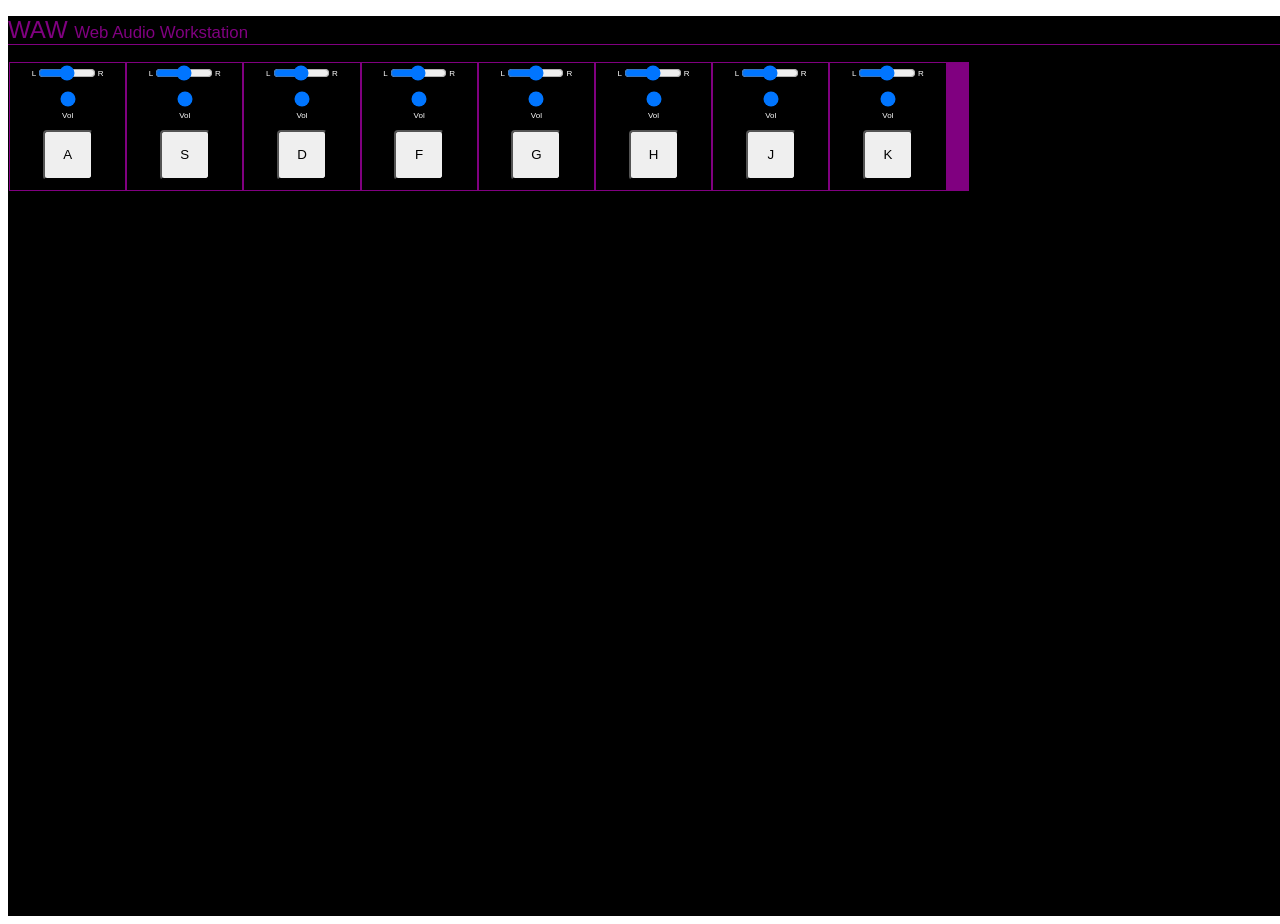
==== index.html @ a8bad882 "Changed file name change waw.html to index.html" ====
<!DOCTYPE html>
<html lang="en">
<head>
    <meta charset="UTF-8">
    <meta http-equiv="X-UA-Compatible" content="IE=edge">
    <meta name="viewport" content="width=device-width, initial-scale=1.0">
    <link rel="stylesheet" type="text/css" href="waw.css">
    <title>WAW</title>
</head>
<body>
    <main class="main-interface">
        <div class="title">
            <h1>WAW <span>Web Audio Workstation</span></h1>            
        </div>
      
        <aside class="audio">
            <audio id="sample1" crossorigin="anonymous">
                <source src="src\musicradar-808-samples\Hits\Bass Drum [BD]\E808_BD[long]-02.wav" type="audio/wav">
            </audio>            
            <audio id="sample2" crossorigin="anonymous">
                <source src="src\musicradar-808-samples\Hits\Clap [CP]\E808_CP-01.wav" type="audio/wav">
            </audio>
            <audio id="sample3" crossorigin="anonymous">
                <source src="src\musicradar-808-samples\Hits\Snare Drum [SD]\E808_SD-01.wav" type="audio/wav">
            </audio>
            <audio id="sample4" crossorigin="anonymous">
                <source src="src\musicradar-808-samples\Hits\Closed Hi Hat [CH]\E808_CH-01.wav" type="audio/wav">
            </audio>
            <audio id="sample5" crossorigin="anonymous">
                <source src="src\musicradar-808-samples\Hits\Congas [HC-MC-LC]\E808_HC-01.wav" type="audio/wav">
            </audio>
            <audio id="sample6" crossorigin="anonymous">
                <source src="src\musicradar-808-samples\Hits\Cowbell [CB]\E808_CB-01.wav" type="audio/wav">
            </audio>
            <audio id="sample7" crossorigin="anonymous">
                <source src="src\musicradar-808-samples\Hits\Cymbal [CY]\E808_CY-01.wav" type="audio/wav">
            </audio>
            <audio id="sample8" crossorigin="anonymous">                
                <source src="src\musicradar-808-samples\Hits\Claves [CL]\E808_CL-01.wav" type="audio/wav">
            </audio>
        </aside>


        <article id="sampler" class="sampler">
            <section class="channel">
                <div class="pan">
                    <span>L</span><input type="range" id="panner1" min="-1" max="1" value="0" step="0.01"><span>R</span>
                </div>
                <div class="volume">
                    <input type="range" orient="vertical" id="volume1"  min="0" max="2" value="1" step="0.01"/><span>Vol</span>
                </div>
                <div class="pads">
                    <button id="pad1" data-playing="false" role="switch" aria-checked="false">
                       A
                    </button>
                </div>
            </section>
            <section class="channel">
                <div class="pan">
                    <span>L</span><input type="range" id="panner2" min="-1" max="1" value="0" step="0.01"><span>R</span>
                </div>
                <div class="volume">
                    <input type="range" orient="vertical" id="volume2"  min="0" max="2" value="1" step="0.01"/><span>Vol</span>
                </div>
                <div class="pads">
                    <button id="pad2" data-playing="false" role="switch" aria-checked="false">S</button>
                </div>
            </section>
            <section class="channel">
                <div class="pan">
                    <span>L</span><input type="range" id="panner3" min="-1" max="1" value="0" step="0.01"><span>R</span>
                </div>
                <div class="volume">
                    <input type="range" orient="vertical" id="volume3"  min="0" max="2" value="1" step="0.01"/><span>Vol</span>
                </div>
                <div class="pads">
                    <button id="pad3" data-playing="false" role="switch" aria-checked="false">D</button>
                </div>
            </section>
            <section class="channel">
                <div class="pan">
                    <span>L</span><input type="range" id="panner4" min="-1" max="1" value="0" step="0.01"><span>R</span>
                </div>
                <div class="volume">
                    <input type="range" orient="vertical" id="volume4"  min="0" max="2" value="1" step="0.01"/><span>Vol</span>
                </div>
                <div class="pads">
                    <button id="pad4" data-playing="false" role="switch" aria-checked="false">F</button>
                </div>
            </section>
            <section class="channel">
                <div class="pan">
                    <span>L</span><input type="range" id="panner5" min="-1" max="1" value="0" step="0.01"><span>R</span>
                </div>
                <div class="volume">
                    <input type="range" orient="vertical" id="volume5"  min="0" max="2" value="1" step="0.01"/><span>Vol</span>
                </div>
                <div class="pads">
                    <button id="pad5" data-playing="false" role="switch" aria-checked="false">G</button>
                </div>
            </section>
            <section class="channel">
                <div class="pan">
                    <span>L</span><input type="range" id="panner6" min="-1" max="1" value="0" step="0.01"><span>R</span>
                </div>
                <div class="volume">
                    <input type="range" orient="vertical" id="volume6"  min="0" max="2" value="1" step="0.01"/><span>Vol</span>
                </div>
                <div class="pads">
                    <button id="pad6" data-playing="false" role="switch" aria-checked="false">H</button>
                </div>
            </section>
            <section class="channel">
                <div class="pan">
                    <span>L</span><input type="range" id="panner7" min="-1" max="1" value="0" step="0.01"><span>R</span>
                </div>
                <div class="volume">
                    <input type="range" orient="vertical" id="volume7"  min="0" max="2" value="1" step="0.01"/><span>Vol</span>
                </div>
                <div class="pads">
                    <button id="pad7" data-playing="false" role="switch" aria-checked="false">J</button>
                </div>
            </section>
            <section class="channel">
                <div class="pan">
                    <span>L</span><input type="range" id="panner8" min="-1" max="1" value="0" step="0.01"><span>R</span>
                </div>
                <div class="volume">
                    <input type="range" orient="vertical" id="volume8"  min="0" max="2" value="1" step="0.01"/><span>Vol</span>
                </div>
                <div class="pads">
                    <button id="pad8" data-playing="false" role="switch" aria-checked="false">K</button>
                </div>
            </section>   
        </article>
      
    </main>
  
    <script type="text/javascript" src="waw.js"></script>
    <script type="text/javascript" src="click.js"></script> 
    <script type="text/javascript" src="pad-trigger.js"></script>    
    <script type="text/javascript" src="controls.js"></script>
    
    
</body>
</html>
---- waw.css ----
.main-interface {
    width: 100vw;
    height: 100vh;
    background-color: black;    
}
h1 {
    color: purple;
    font-size: 24px;
    font-family: sans-serif;
    font-weight: 500;
    border-bottom: 1px solid purple;
}
span {
    color: purple;
    font-size: 70%;
    font-weight: 100;
}
.title {
    display: inline;
}
.sampler {
    width: 75vw;
    height: auto;
    border: 1px solid black;
    background-color: purple; 
    display: inline-flex;
}
.channel {
    width: 12%;
    background-color: black;
    border: 1px solid purple;
}
.pads {
    display: flex;
    flex-direction: row;
    justify-content: center;
    margin: auto;    
}
.pads button {
    width: 50px;
    height: 50px;
    margin: 10px 0  10px 0;
    cursor: pointer;
    border-radius: 4px;
    -webkit-border-radius: 4px;
    -moz-border-radius: 4px;
    -ms-border-radius: 4px;
    -o-border-radius: 4px;
}

.pads button:focus-within {
    border: 2px solid white;
    border-radius: 4px;
    -webkit-border-radius: 4px;
    -moz-border-radius: 4px;
    -ms-border-radius: 4px;
    -o-border-radius: 4px;
    
}

.channel:focus-within {
    background-color: rgba(17, 17, 17, 0.63);
}

input[type=range]:focus {
    outline: none;
}

.volume input[type=range][orient=vertical]  {
      writing-mode: bt-lr;      
      /*WebKit*/width: 10%;
      height: 10%;
      display: flex;
      flex-direction: row;
      justify-content: center;
      margin: auto;
      -webkit-writing-mode: bt-lr;
      -ms-writing-mode: bt-lr;
      cursor: pointer;            
}

.volume span {
    font-family: sans-serif;
    font-size: 0.5em;
    color: white;
    font-weight: 100;
    display: flex;
    justify-content: center;
    margin-top: 3%;
}
.volume {
    display: flex;
    flex-direction: column;
}

.pan {
    display: flex;
    justify-content: center;
    align-items: center;
    margin-bottom: 7%;       
}

.pan input {
    width: 50%;
    cursor: pointer;
    outline: none;
}

.pan span {
    font-family: sans-serif;
    font-size: 0.5em;
    color: white;
    font-weight: 100;
}

.padcolor {
    background-color: rgba(115, 108, 214, 0.945);    
}
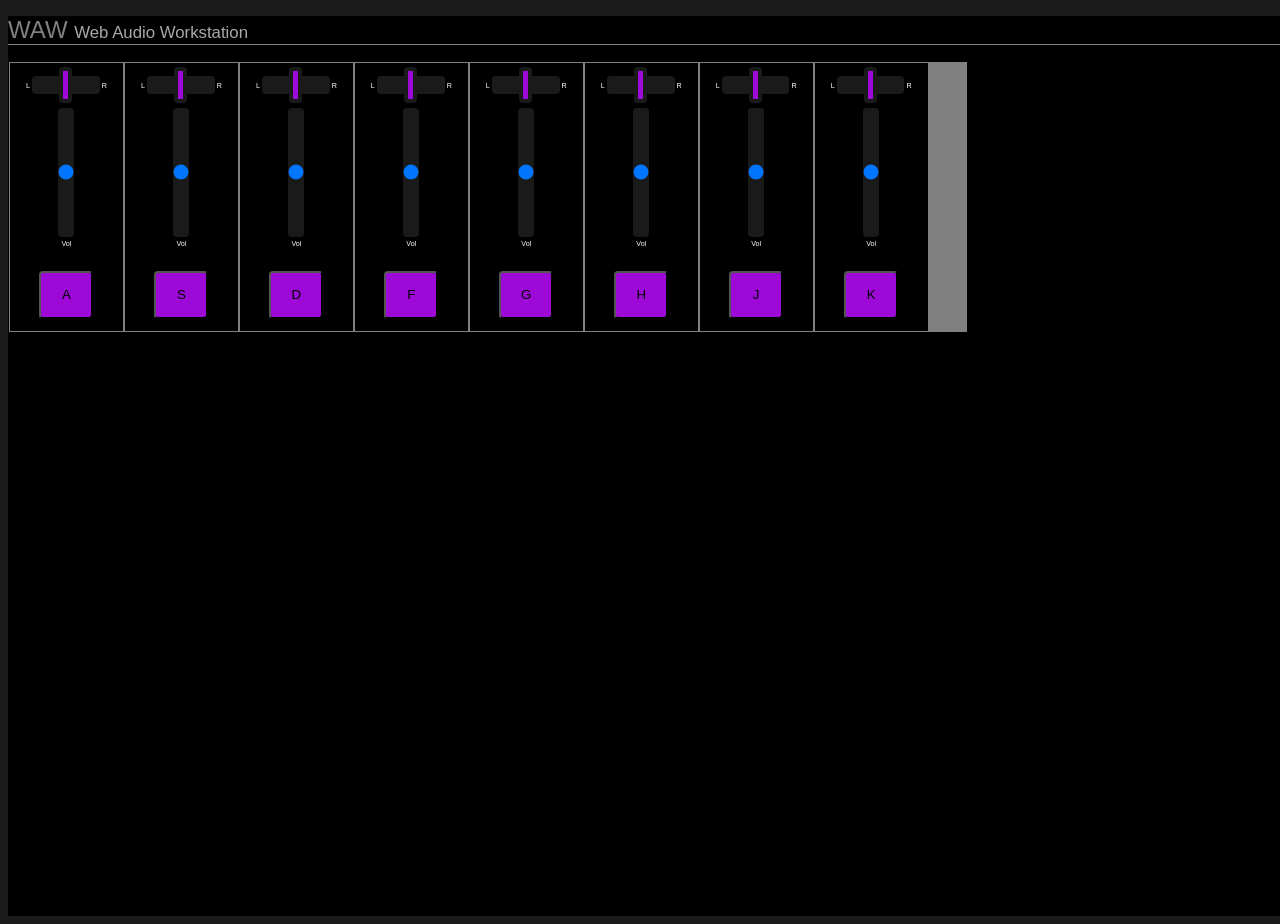
==== commit 2eb89983: "Updates HTML and CSS" ====
--- a/index.html
+++ b/index.html
@@ -50,7 +50,7 @@
                     <input type="range" orient="vertical" id="volume1"  min="0" max="2" value="1" step="0.01"/><span>Vol</span>
                 </div>
                 <div class="pads">
-                    <button id="pad1" data-playing="false" role="switch" aria-checked="false">
+                    <button type="button" id="pad1" data-playing="false" role="switch" aria-checked="false">
                        A
                     </button>
                 </div>
@@ -63,7 +63,7 @@
                     <input type="range" orient="vertical" id="volume2"  min="0" max="2" value="1" step="0.01"/><span>Vol</span>
                 </div>
                 <div class="pads">
-                    <button id="pad2" data-playing="false" role="switch" aria-checked="false">S</button>
+                    <button type="button" id="pad2" data-playing="false" role="switch" aria-checked="false">S</button>
                 </div>
             </section>
             <section class="channel">
@@ -74,7 +74,7 @@
                     <input type="range" orient="vertical" id="volume3"  min="0" max="2" value="1" step="0.01"/><span>Vol</span>
                 </div>
                 <div class="pads">
-                    <button id="pad3" data-playing="false" role="switch" aria-checked="false">D</button>
+                    <button type="button" id="pad3" data-playing="false" role="switch" aria-checked="false">D</button>
                 </div>
             </section>
             <section class="channel">
@@ -85,7 +85,7 @@
                     <input type="range" orient="vertical" id="volume4"  min="0" max="2" value="1" step="0.01"/><span>Vol</span>
                 </div>
                 <div class="pads">
-                    <button id="pad4" data-playing="false" role="switch" aria-checked="false">F</button>
+                    <button type="button" id="pad4" data-playing="false" role="switch" aria-checked="false">F</button>
                 </div>
             </section>
             <section class="channel">
@@ -96,7 +96,7 @@
                     <input type="range" orient="vertical" id="volume5"  min="0" max="2" value="1" step="0.01"/><span>Vol</span>
                 </div>
                 <div class="pads">
-                    <button id="pad5" data-playing="false" role="switch" aria-checked="false">G</button>
+                    <button type="button" id="pad5" data-playing="false" role="switch" aria-checked="false">G</button>
                 </div>
             </section>
             <section class="channel">
@@ -107,7 +107,7 @@
                     <input type="range" orient="vertical" id="volume6"  min="0" max="2" value="1" step="0.01"/><span>Vol</span>
                 </div>
                 <div class="pads">
-                    <button id="pad6" data-playing="false" role="switch" aria-checked="false">H</button>
+                    <button type="button" id="pad6" data-playing="false" role="switch" aria-checked="false">H</button>
                 </div>
             </section>
             <section class="channel">
@@ -118,7 +118,7 @@
                     <input type="range" orient="vertical" id="volume7"  min="0" max="2" value="1" step="0.01"/><span>Vol</span>
                 </div>
                 <div class="pads">
-                    <button id="pad7" data-playing="false" role="switch" aria-checked="false">J</button>
+                    <button type="button" id="pad7" data-playing="false" role="switch" aria-checked="false">J</button>
                 </div>
             </section>
             <section class="channel">
@@ -129,7 +129,7 @@
                     <input type="range" orient="vertical" id="volume8"  min="0" max="2" value="1" step="0.01"/><span>Vol</span>
                 </div>
                 <div class="pads">
-                    <button id="pad8" data-playing="false" role="switch" aria-checked="false">K</button>
+                    <button type="button" id="pad8" data-playing="false" role="switch" aria-checked="false">K</button>
                 </div>
             </section>   
         </article>
--- a/waw.css
+++ b/waw.css
@@ -1,17 +1,114 @@
+:root {
+    --orange: hsla(32, 100%, 50%, 1);
+    --yellow: hsla(49, 99%, 50%, 1);
+    --lime: hsla(82, 90%, 45%, 1);
+    --green: hsla(127, 81%, 41%, 1);
+    --red: hsla(342, 93%, 53%, 1);
+    --pink: hsla(314, 85%, 45%, 1);
+    --blue: hsla(211, 92%, 52%, 1);
+    --purple: hsla(283, 92%, 44%, 1);
+    --cyan: hsla(195, 98%, 55%, 1);
+    --white: hsla(0, 0%, 95%, 1);
+    --black: hsla(0, 0%, 10%, 1);
+  
+     /* abstract our colours */
+  --boxMain: var(--pink);
+  --boxSecond: var(--purple);
+  --boxHigh: var(--yellow);
+  --border: 0.1vmin solid var(--purple);
+  --borderRad: 4px;
+}
+
+* {
+  box-sizing: border-box;
+}
+
+body {
+  background-color: var(--black); 
+  font-family: sans-serif, system-ui;
+  font-size: 90%;
+  color: var(--white);
+}
+
+/* ~~~~~~~~~~~~~~~~~~~~~~~ main body */
+[class^="track"] {
+  display: grid;
+  grid-template-rows: auto;
+  grid-template-columns: 15% 35% 50%;
+  align-items: center;
+  padding: 2vmin;
+}
+   
+  
+  /* ~~~~~~~~~~~~~~~~~~~~~~~ pads */
+  .pads {
+    display: flex;
+    justify-content: center;
+    margin: 0.5%;
+    
+  }
+  
+.pad {
+  display: flex;
+  flex-direction: row;
+  justify-content: center;
+  margin: auto;   
+  margin-bottom: 5%; 
+ 
+}
+
+.pads button {
+  width: 9%;
+  height: 9%;
+  min-width: 36px;
+  min-height: 48px;
+  max-width: 54px;
+  max-height: 96px;   
+  background-color: var(--purple);
+  border-radius: 4px; 
+  
+}
+
+.padcolor {
+  background-color: var(--yellow);
+}
+
+  .pad button {
+    width: 4%;
+    height: 4%;
+    min-width: 50px;
+    min-height: 50px;
+    max-width: 96px;
+    max-height: 96px;
+    margin-right: 0.5%;
+    padding: 0;
+    background-color: var(--purple);
+    border: var(--border);
+  
+  }
+  
+  .pads button[aria-checked="true"] {
+    background-color: var(--boxHigh);
+  }
+  
+  .pads button span {
+    display: none;
+  }
+  
 .main-interface {
     width: 100vw;
     height: 100vh;
     background-color: black;    
 }
 h1 {
-    color: purple;
+    color: gray;
     font-size: 24px;
     font-family: sans-serif;
     font-weight: 500;
-    border-bottom: 1px solid purple;
+    border-bottom: 1px solid gray;
 }
 span {
-    color: purple;
+    color: darkgray;
     font-size: 70%;
     font-weight: 100;
 }
@@ -19,33 +116,29 @@
     display: inline;
 }
 .sampler {
-    width: 75vw;
+    width: 75%;
     height: auto;
     border: 1px solid black;
-    background-color: purple; 
+    background-color: gray; 
     display: inline-flex;
 }
 .channel {
     width: 12%;
     background-color: black;
-    border: 1px solid purple;
-}
-.pads {
-    display: flex;
-    flex-direction: row;
-    justify-content: center;
-    margin: auto;    
-}
+    border: 1px solid gray;
+}
+
 .pads button {
-    width: 50px;
-    height: 50px;
-    margin: 10px 0  10px 0;
+    width: 100%;
+    height: 7%;
+    margin: 10% 10% 10% 10%;
     cursor: pointer;
     border-radius: 4px;
     -webkit-border-radius: 4px;
     -moz-border-radius: 4px;
     -ms-border-radius: 4px;
     -o-border-radius: 4px;
+    
 }
 
 .pads button:focus-within {
@@ -62,12 +155,10 @@
     background-color: rgba(17, 17, 17, 0.63);
 }
 
-input[type=range]:focus {
-    outline: none;
-}
-
 .volume input[type=range][orient=vertical]  {
-      writing-mode: bt-lr;      
+      writing-mode: bt-lr;
+      appearance: none;
+      /*IE*/-webkit-appearance: slider-vertical;
       /*WebKit*/width: 10%;
       height: 10%;
       display: flex;
@@ -76,7 +167,8 @@
       margin: auto;
       -webkit-writing-mode: bt-lr;
       -ms-writing-mode: bt-lr;
-      cursor: pointer;            
+      cursor: pointer; 
+           
 }
 
 .volume span {
@@ -91,17 +183,18 @@
 .volume {
     display: flex;
     flex-direction: column;
+    margin: 10%;
 }
 
 .pan {
     display: flex;
     justify-content: center;
     align-items: center;
-    margin-bottom: 7%;       
+    margin: 10%;       
 }
 
 .pan input {
-    width: 50%;
+    width: 75%;
     cursor: pointer;
     outline: none;
 }
@@ -113,11 +206,95 @@
     font-weight: 100;
 }
 
-.padcolor {
-    background-color: rgba(115, 108, 214, 0.945);    
-}
-
-
-
-
-
+.controls-main {
+    margin: 15% 2% 15% 2%;
+    color: white;
+    display: flex;
+    float: right;
+    font-size: 10px;
+    font-family: sans-serif;
+    justify-content: center;   
+   
+}
+
+/* range input styling ~~~~~~~~~~~~~~~~~~~ */
+
+input[type=range] {
+  appearance: none;
+  -webkit-appearance: none;
+  background: transparent;
+}
+
+input[type=range]::-ms-track {
+  width: 100%;
+  cursor: pointer;
+  background: transparent;
+  border-color: transparent;
+  color: transparent;
+}
+
+input[type=range]::-webkit-slider-thumb {
+  -webkit-appearance: none;
+  margin-top: -1vh;
+  height: 4vh;
+  width: 1vw;
+  border: 0.5vmin solid var(--black);
+  border-radius: var(--borderRad);
+  background-color: var(--boxSecond);
+  cursor: pointer;
+}
+
+input[type=range]::-moz-range-thumb {
+  height: 4vh;
+  width: 2vw;
+  border: 0.5vmin solid var(--black);
+  border-radius: var(--borderRad);
+  background-color: var(--boxSecond);
+  cursor: pointer;
+}
+
+input[type=range]::-ms-thumb {
+  height: 4vh;
+  width: 2vw;
+  border: 0.5vmin solid var(--black);
+  border-radius: var(--borderRad);
+  background-color: var(--boxSecond);
+  cursor: pointer;
+}
+
+input[type=range]::-webkit-slider-runnable-track {
+  height: 2vh;
+  cursor: pointer;
+  background-color: var(--black);
+  border-radius: var(--borderRad);
+}
+
+input[type=range]::-moz-range-track {
+  height: 2vh;
+  cursor: pointer;
+  background-color: var(--black);
+  border-radius: var(--borderRad);
+}
+
+input[type=range]::-ms-track {
+  height: 2vh;
+  cursor: pointer;
+  background-color: var(--black);
+  border-radius: var(--borderRad);
+}
+
+input[type=range]:focus {
+  outline: none;
+}
+
+input[type=range]:focus::-webkit-slider-thumb {
+  background-color: var(--boxHigh);
+}
+
+input[type=range]:focus::-moz-range-thumb {
+  background-color: var(--boxHigh);
+}
+
+input[type=range]:focus::-ms-thumb {
+  background-color: var(--boxHigh);
+}
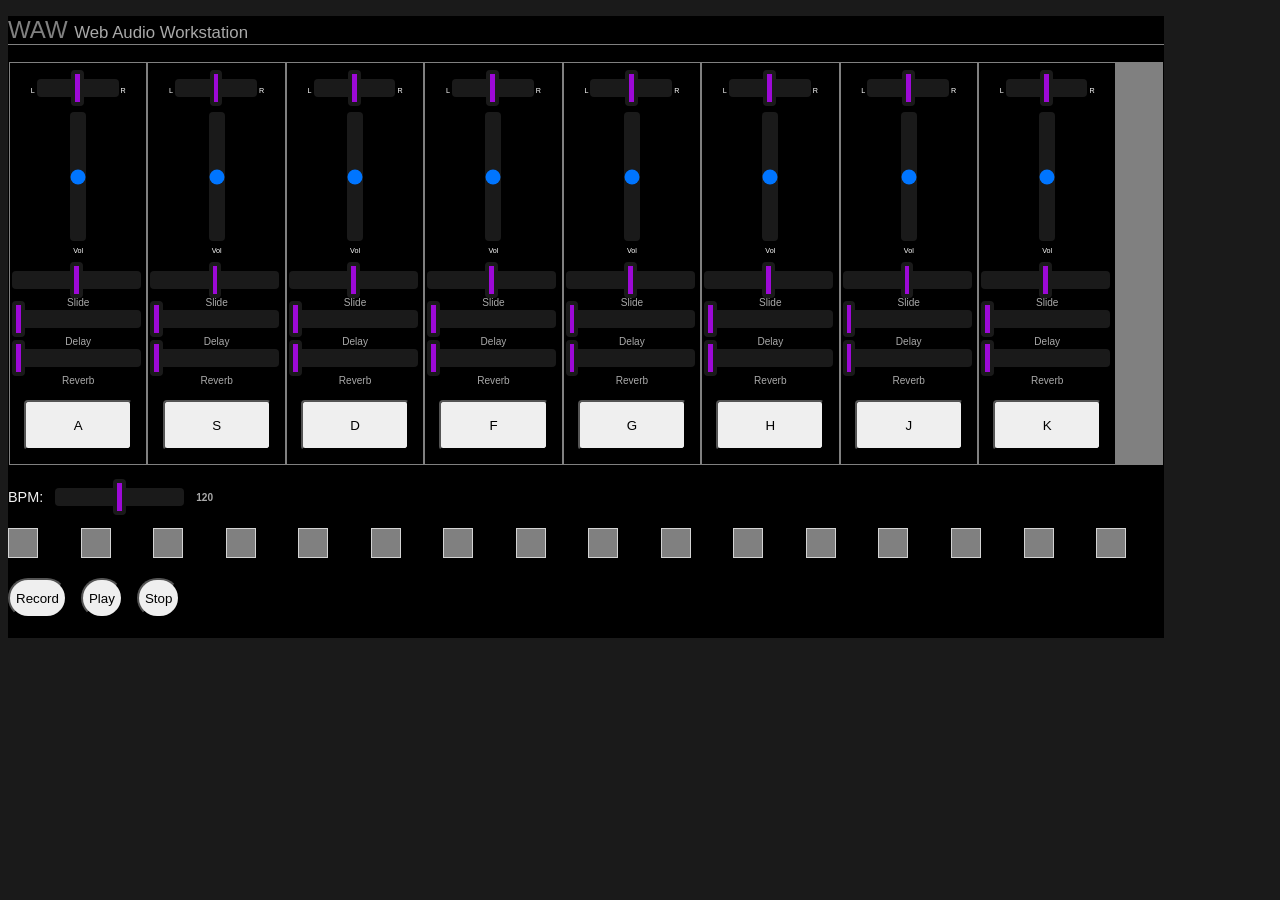
==== commit 2d119afd: "Mayor Update Adding step sequencer and playback controls. Adding a slice a slice and delay controlle" ====
--- a/index.html
+++ b/index.html
@@ -10,38 +10,38 @@
 <body>
     <main class="main-interface">
         <div class="title">
-            <h1>WAW <span>Web Audio Workstation</span></h1>            
+            <h1>WAW <span>Web Audio Workstation</span></h1>
         </div>
-      
+
         <aside class="audio">
             <audio id="sample1" crossorigin="anonymous">
-                <source src="src\musicradar-808-samples\Hits\Bass Drum [BD]\E808_BD[long]-02.wav" type="audio/wav">
+                <source src="src/musicradar-808-samples/Hits/Bass Drum [BD]/E808_BD[long]-02.wav" type="audio/wav">
             </audio>            
             <audio id="sample2" crossorigin="anonymous">
-                <source src="src\musicradar-808-samples\Hits\Clap [CP]\E808_CP-01.wav" type="audio/wav">
+                <source src="src/musicradar-808-samples/Hits/Clap [CP]/E808_CP-01.wav" type="audio/wav">
             </audio>
             <audio id="sample3" crossorigin="anonymous">
-                <source src="src\musicradar-808-samples\Hits\Snare Drum [SD]\E808_SD-01.wav" type="audio/wav">
+                <source src="src/musicradar-808-samples/Hits/Snare Drum [SD]/E808_SD-01.wav" type="audio/wav">
             </audio>
             <audio id="sample4" crossorigin="anonymous">
-                <source src="src\musicradar-808-samples\Hits\Closed Hi Hat [CH]\E808_CH-01.wav" type="audio/wav">
+                <source src="src/musicradar-808-samples/Hits/Closed Hi Hat [CH]/E808_CH-01.wav" type="audio/wav">
             </audio>
             <audio id="sample5" crossorigin="anonymous">
-                <source src="src\musicradar-808-samples\Hits\Congas [HC-MC-LC]\E808_HC-01.wav" type="audio/wav">
+                <source src="src/musicradar-808-samples/Hits/Congas [HC-MC-LC]/E808_HC-01.wav" type="audio/wav">
             </audio>
             <audio id="sample6" crossorigin="anonymous">
-                <source src="src\musicradar-808-samples\Hits\Cowbell [CB]\E808_CB-01.wav" type="audio/wav">
+                <source src="src/musicradar-808-samples/Hits/Cowbell [CB]/E808_CB-01.wav" type="audio/wav">
             </audio>
             <audio id="sample7" crossorigin="anonymous">
-                <source src="src\musicradar-808-samples\Hits\Cymbal [CY]\E808_CY-01.wav" type="audio/wav">
+                <source src="src/musicradar-808-samples/Hits/Cymbal [CY]/E808_CY-01.wav" type="audio/wav">
             </audio>
             <audio id="sample8" crossorigin="anonymous">                
-                <source src="src\musicradar-808-samples\Hits\Claves [CL]\E808_CL-01.wav" type="audio/wav">
+                <source src="src/musicradar-808-samples/Hits/Claves [CL]/E808_CL-01.wav" type="audio/wav">
             </audio>
         </aside>
 
-
         <article id="sampler" class="sampler">
+            <!-- Repeated sections for each channel with unique IDs -->
             <section class="channel">
                 <div class="pan">
                     <span>L</span><input type="range" id="panner1" min="-1" max="1" value="0" step="0.01"><span>R</span>
@@ -49,12 +49,20 @@
                 <div class="volume">
                     <input type="range" orient="vertical" id="volume1"  min="0" max="2" value="1" step="0.01"/><span>Vol</span>
                 </div>
-                <div class="pads">
-                    <button type="button" id="pad1" data-playing="false" role="switch" aria-checked="false">
-                       A
-                    </button>
-                </div>
-            </section>
+                <div class="slide">
+                    <input type="range" id="slide1" min="-0.5" max="0.5" value="0" step="0.01"/><span>Slide</span>
+                </div>
+                <div class="delay">
+                    <input type="range" id="delay1" min="0" max="1" value="0" step="0.01"/><span>Delay</span>
+                </div>
+                <div class="reverb">
+                    <input type="range" id="reverb1" min="0" max="1" value="0" step="0.01"/><span>Reverb</span>
+                </div>
+                <div class="pads">
+                    <button type="button" id="pad1" data-playing="false" role="switch" aria-checked="false">A</button>
+                </div>
+            </section>
+            
             <section class="channel">
                 <div class="pan">
                     <span>L</span><input type="range" id="panner2" min="-1" max="1" value="0" step="0.01"><span>R</span>
@@ -62,6 +70,15 @@
                 <div class="volume">
                     <input type="range" orient="vertical" id="volume2"  min="0" max="2" value="1" step="0.01"/><span>Vol</span>
                 </div>
+                <div class="slide">
+                    <input type="range" id="slide2" min="-0.5" max="0.5" value="0" step="0.01"/><span>Slide</span>
+                </div>
+                <div class="delay">
+                    <input type="range" id="delay2" min="0" max="1" value="0" step="0.01"/><span>Delay</span>
+                </div>
+                <div class="reverb">
+                    <input type="range" id="reverb2" min="0" max="1" value="0" step="0.01"/><span>Reverb</span>
+                </div>
                 <div class="pads">
                     <button type="button" id="pad2" data-playing="false" role="switch" aria-checked="false">S</button>
                 </div>
@@ -73,6 +90,15 @@
                 <div class="volume">
                     <input type="range" orient="vertical" id="volume3"  min="0" max="2" value="1" step="0.01"/><span>Vol</span>
                 </div>
+                <div class="slide">
+                    <input type="range" id="slide3" min="-0.5" max="0.5" value="0" step="0.01"/><span>Slide</span>
+                </div>
+                <div class="delay">
+                    <input type="range" id="delay3" min="0" max="1" value="0" step="0.01"/><span>Delay</span>
+                </div>
+                <div class="reverb">
+                    <input type="range" id="reverb3" min="0" max="1" value="0" step="0.01"/><span>Reverb</span>
+                </div>
                 <div class="pads">
                     <button type="button" id="pad3" data-playing="false" role="switch" aria-checked="false">D</button>
                 </div>
@@ -84,6 +110,15 @@
                 <div class="volume">
                     <input type="range" orient="vertical" id="volume4"  min="0" max="2" value="1" step="0.01"/><span>Vol</span>
                 </div>
+                <div class="slide">
+                    <input type="range" id="slide4" min="-0.5" max="0.5" value="0" step="0.01"/><span>Slide</span>
+                </div>
+                <div class="delay">
+                    <input type="range" id="delay4" min="0" max="1" value="0" step="0.01"/><span>Delay</span>
+                </div>
+                <div class="reverb">
+                    <input type="range" id="reverb4" min="0" max="1" value="0" step="0.01"/><span>Reverb</span>
+                </div>
                 <div class="pads">
                     <button type="button" id="pad4" data-playing="false" role="switch" aria-checked="false">F</button>
                 </div>
@@ -95,6 +130,15 @@
                 <div class="volume">
                     <input type="range" orient="vertical" id="volume5"  min="0" max="2" value="1" step="0.01"/><span>Vol</span>
                 </div>
+                <div class="slide">
+                    <input type="range" id="slide5" min="-0.5" max="0.5" value="0" step="0.01"/><span>Slide</span>
+                </div>
+                <div class="delay">
+                    <input type="range" id="delay5" min="0" max="1" value="0" step="0.01"/><span>Delay</span>
+                </div>
+                <div class="reverb">
+                    <input type="range" id="reverb5" min="0" max="1" value="0" step="0.01"/><span>Reverb</span>
+                </div>
                 <div class="pads">
                     <button type="button" id="pad5" data-playing="false" role="switch" aria-checked="false">G</button>
                 </div>
@@ -106,6 +150,15 @@
                 <div class="volume">
                     <input type="range" orient="vertical" id="volume6"  min="0" max="2" value="1" step="0.01"/><span>Vol</span>
                 </div>
+                <div class="slide">
+                    <input type="range" id="slide6" min="-0.5" max="0.5" value="0" step="0.01"/><span>Slide</span>
+                </div>
+                <div class="delay">
+                    <input type="range" id="delay6" min="0" max="1" value="0" step="0.01"/><span>Delay</span>
+                </div>
+                <div class="reverb">
+                    <input type="range" id="reverb6" min="0" max="1" value="0" step="0.01"/><span>Reverb</span>
+                </div>
                 <div class="pads">
                     <button type="button" id="pad6" data-playing="false" role="switch" aria-checked="false">H</button>
                 </div>
@@ -117,6 +170,15 @@
                 <div class="volume">
                     <input type="range" orient="vertical" id="volume7"  min="0" max="2" value="1" step="0.01"/><span>Vol</span>
                 </div>
+                <div class="slide">
+                    <input type="range" id="slide7" min="-0.5" max="0.5" value="0" step="0.01"/><span>Slide</span>
+                </div>
+                <div class="delay">
+                    <input type="range" id="delay7" min="0" max="1" value="0" step="0.01"/><span>Delay</span>
+                </div>
+                <div class="reverb">
+                    <input type="range" id="reverb7" min="0" max="1" value="0" step="0.01"/><span>Reverb</span>
+                </div>
                 <div class="pads">
                     <button type="button" id="pad7" data-playing="false" role="switch" aria-checked="false">J</button>
                 </div>
@@ -128,19 +190,43 @@
                 <div class="volume">
                     <input type="range" orient="vertical" id="volume8"  min="0" max="2" value="1" step="0.01"/><span>Vol</span>
                 </div>
+                <div class="slide">
+                    <input type="range" id="slide8" min="-0.5" max="0.5" value="0" step="0.01"/><span>Slide</span>
+                </div>
+                <div class="delay">
+                    <input type="range" id="delay8" min="0" max="1" value="0" step="0.01"/><span>Delay</span>
+                </div>
+                <div class="reverb">
+                    <input type="range" id="reverb8" min="0" max="1" value="0" step="0.01"/><span>Reverb</span>
+                </div>
                 <div class="pads">
                     <button type="button" id="pad8" data-playing="false" role="switch" aria-checked="false">K</button>
                 </div>
-            </section>   
+            </section>            
         </article>
-      
+
+        <article id="sequencer" class="sequencer">
+            <div class="bpm-controls">
+                <label for="bpm-range">BPM:</label>
+                <input type="range" id="bpm-range" min="60" max="180" value="120" step="1">
+                <span id="bpm-display">120</span>
+            </div>
+            <div class="sequencer-grid">
+                <!-- Sequencer steps will be generated here dynamically -->
+            </div>
+        </article>
+
+        <div class="record-controls">
+            <button id="rec">Record</button>
+            <button id="play">Play</button>
+            <button id="stop">Stop</button>
+        </div>
     </main>
-  
+
     <script type="text/javascript" src="waw.js"></script>
-    <script type="text/javascript" src="click.js"></script> 
-    <script type="text/javascript" src="pad-trigger.js"></script>    
+    <script type="text/javascript" src="click.js"></script>
+    <script type="text/javascript" src="pad-trigger.js"></script>
     <script type="text/javascript" src="controls.js"></script>
-    
-    
+    <script type="text/javascript" src="sequencer.js"></script>
 </body>
-</html>+</html>
--- a/waw.css
+++ b/waw.css
@@ -23,6 +23,10 @@
   box-sizing: border-box;
 }
 
+.padcolor {
+  background-color: var(--yellow);
+}
+
 body {
   background-color: var(--black); 
   font-family: sans-serif, system-ui;
@@ -30,23 +34,12 @@
   color: var(--white);
 }
 
-/* ~~~~~~~~~~~~~~~~~~~~~~~ main body */
-[class^="track"] {
-  display: grid;
-  grid-template-rows: auto;
-  grid-template-columns: 15% 35% 50%;
-  align-items: center;
-  padding: 2vmin;
-}
-   
-  
-  /* ~~~~~~~~~~~~~~~~~~~~~~~ pads */
-  .pads {
+.pads {
     display: flex;
     justify-content: center;
     margin: 0.5%;
     
-  }
+}
   
 .pad {
   display: flex;
@@ -58,29 +51,27 @@
 }
 
 .pads button {
-  width: 9%;
-  height: 9%;
-  min-width: 36px;
-  min-height: 48px;
-  max-width: 54px;
-  max-height: 96px;   
-  background-color: var(--purple);
+  width: 100%;
+  height: 50px;
+  margin: 10% 10% 10% 10%;      
+  cursor: pointer;  
+  -webkit-border-radius: 4px;
+  -moz-border-radius: 4px;
+  -ms-border-radius: 4px;
+  -o-border-radius: 4px;  
+  border-radius: 4px;
+}
+
+.pads button:focus-within {
+  border: 2px solid white;  
+  -webkit-border-radius: 4px;
+  -moz-border-radius: 4px;
+  -ms-border-radius: 4px;
+  -o-border-radius: 4px; 
   border-radius: 4px; 
-  
-}
-
-.padcolor {
-  background-color: var(--yellow);
-}
-
-  .pad button {
-    width: 4%;
-    height: 4%;
-    min-width: 50px;
-    min-height: 50px;
-    max-width: 96px;
-    max-height: 96px;
-    margin-right: 0.5%;
+}
+
+.pad button {    
     padding: 0;
     background-color: var(--purple);
     border: var(--border);
@@ -95,11 +86,12 @@
     display: none;
   }
   
-.main-interface {
-    width: 100vw;
-    height: 100vh;
-    background-color: black;    
-}
+.main-interface {  
+  width: fit-content;
+  height: auto;
+  background-color: black;    
+}
+
 h1 {
     color: gray;
     font-size: 24px;
@@ -107,66 +99,47 @@
     font-weight: 500;
     border-bottom: 1px solid gray;
 }
+
 span {
     color: darkgray;
     font-size: 70%;
     font-weight: 100;
 }
+
 .title {
     display: inline;
 }
+
 .sampler {
-    width: 75%;
-    height: auto;
+    width: 100%;
+    height: 100%;
     border: 1px solid black;
     background-color: gray; 
     display: inline-flex;
 }
+
 .channel {
     width: 12%;
     background-color: black;
     border: 1px solid gray;
 }
 
-.pads button {
-    width: 100%;
-    height: 7%;
-    margin: 10% 10% 10% 10%;
-    cursor: pointer;
-    border-radius: 4px;
-    -webkit-border-radius: 4px;
-    -moz-border-radius: 4px;
-    -ms-border-radius: 4px;
-    -o-border-radius: 4px;
-    
-}
-
-.pads button:focus-within {
-    border: 2px solid white;
-    border-radius: 4px;
-    -webkit-border-radius: 4px;
-    -moz-border-radius: 4px;
-    -ms-border-radius: 4px;
-    -o-border-radius: 4px;
-    
-}
-
 .channel:focus-within {
     background-color: rgba(17, 17, 17, 0.63);
 }
 
-.volume input[type=range][orient=vertical]  {
-      writing-mode: bt-lr;
-      appearance: none;
-      /*IE*/-webkit-appearance: slider-vertical;
-      /*WebKit*/width: 10%;
-      height: 10%;
+.volume input[type=range][orient=vertical]  {     
+      -webkit-appearance: slider-vertical;
+      width: 100%;
+      height: 40%;
       display: flex;
       flex-direction: row;
       justify-content: center;
       margin: auto;
       -webkit-writing-mode: bt-lr;
       -ms-writing-mode: bt-lr;
+      writing-mode: bt-lr;
+      appearance: slider-vertical;
       cursor: pointer; 
            
 }
@@ -217,11 +190,17 @@
    
 }
 
+#sampler > section > div > span {
+  margin-top: 5px;
+  display: flex;
+  justify-content: center;
+}
+
 /* range input styling ~~~~~~~~~~~~~~~~~~~ */
 
-input[type=range] {
+input[type=range] { 
+  -webkit-appearance: none;
   appearance: none;
-  -webkit-appearance: none;
   background: transparent;
 }
 
@@ -297,4 +276,83 @@
 
 input[type=range]:focus::-ms-thumb {
   background-color: var(--boxHigh);
-}+}
+
+/* Add this to your CSS file */
+
+@keyframes blink {
+  0% { background-color: yellow; }
+  50% { background-color: white; }
+  100% { background-color: yellow; }
+}
+
+.blink {
+  animation: blink 0.3s ease;
+}
+
+.active-button {
+  background-color: yellow !important;
+}
+
+
+/* SEQUENCER */
+
+/* Base styles for the sequencer grid */
+.sequencer-grid {
+    display: grid;
+    grid-template-columns: repeat(16, 1fr);   
+    gap: 5px;
+    margin-top: 20px;
+}
+
+.sequencer-step {
+    width: 30px;
+    height: 30px;
+    border: 1px solid lightgrey;
+    cursor: pointer;
+    background-color: gray;
+}
+
+.sequencer-step.active {
+    background-color: var(--purple);
+}
+
+.sequencer-step.current-step {
+  border: 1px solid lightgrey;
+  box-shadow: 0 0 5px gray;
+  background-color: var(--yellow);
+}
+
+.pads button {
+    cursor: pointer;
+}
+
+.record-controls {
+    margin-top: 20px;
+}
+
+.record-controls button {
+    margin-right: 10px;
+}
+
+.bpm-controls {
+    display: flex;
+    align-items: center;
+    margin-bottom: 20px;
+    margin-top: 20px;
+}
+
+.bpm-controls label {
+    margin-right: 10px;
+}
+
+#bpm-display {    
+    margin-left: 10px;
+    font-weight: bold;
+}
+
+.record-controls > button {
+  height: 40px;
+  border-radius: 90px;  
+  margin-bottom: 20px;
+}
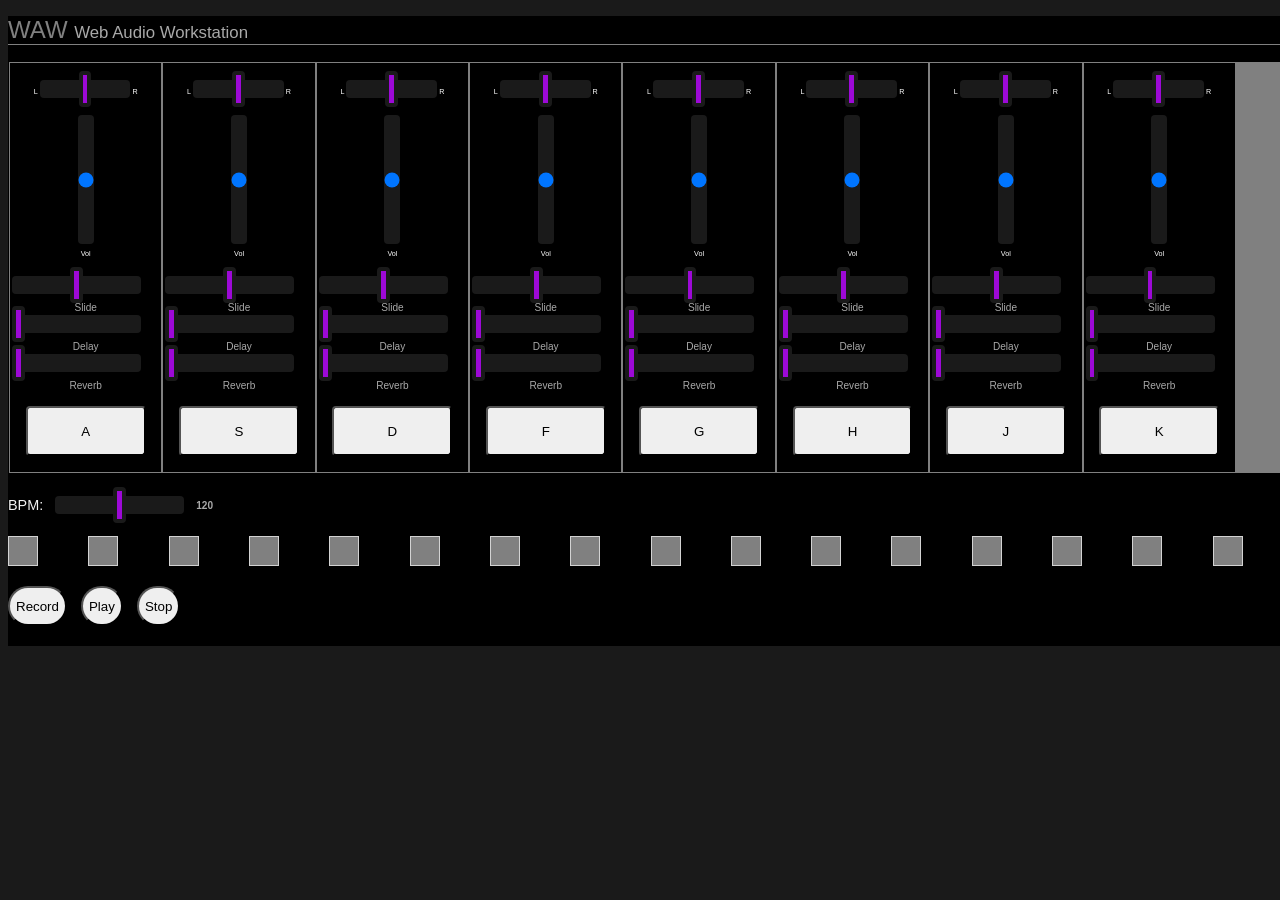
==== commit 997a9f7b: "CSS adjustment Full width on all devices" ====
--- a/index.html
+++ b/index.html
@@ -2,7 +2,7 @@
 <html lang="en">
 <head>
     <meta charset="UTF-8">
-    <meta http-equiv="X-UA-Compatible" content="IE=edge">
+    <meta http-equiv="X-UA-Compatible" content="IE=edge">    
     <meta name="viewport" content="width=device-width, initial-scale=1.0">
     <link rel="stylesheet" type="text/css" href="waw.css">
     <title>WAW</title>
--- a/waw.css
+++ b/waw.css
@@ -1,17 +1,17 @@
 :root {
-    --orange: hsla(32, 100%, 50%, 1);
-    --yellow: hsla(49, 99%, 50%, 1);
-    --lime: hsla(82, 90%, 45%, 1);
-    --green: hsla(127, 81%, 41%, 1);
-    --red: hsla(342, 93%, 53%, 1);
-    --pink: hsla(314, 85%, 45%, 1);
-    --blue: hsla(211, 92%, 52%, 1);
-    --purple: hsla(283, 92%, 44%, 1);
-    --cyan: hsla(195, 98%, 55%, 1);
-    --white: hsla(0, 0%, 95%, 1);
-    --black: hsla(0, 0%, 10%, 1);
-  
-     /* abstract our colours */
+  --orange: hsla(32, 100%, 50%, 1);
+  --yellow: hsla(49, 99%, 50%, 1);
+  --lime: hsla(82, 90%, 45%, 1);
+  --green: hsla(127, 81%, 41%, 1);
+  --red: hsla(342, 93%, 53%, 1);
+  --pink: hsla(314, 85%, 45%, 1);
+  --blue: hsla(211, 92%, 52%, 1);
+  --purple: hsla(283, 92%, 44%, 1);
+  --cyan: hsla(195, 98%, 55%, 1);
+  --white: hsla(0, 0%, 95%, 1);
+  --black: hsla(0, 0%, 10%, 1);
+
+  /* abstract our colours */
   --boxMain: var(--pink);
   --boxSecond: var(--purple);
   --boxHigh: var(--yellow);
@@ -20,7 +20,7 @@
 }
 
 * {
-  box-sizing: border-box;
+  box-sizing: border-box;    
 }
 
 .padcolor {
@@ -35,19 +35,17 @@
 }
 
 .pads {
-    display: flex;
-    justify-content: center;
-    margin: 0.5%;
-    
-}
-  
+  display: flex;
+  justify-content: center;
+  margin: 0.5%;
+}
+
 .pad {
   display: flex;
   flex-direction: row;
   justify-content: center;
   margin: auto;   
   margin-bottom: 5%; 
- 
 }
 
 .pads button {
@@ -55,37 +53,28 @@
   height: 50px;
   margin: 10% 10% 10% 10%;      
   cursor: pointer;  
-  -webkit-border-radius: 4px;
-  -moz-border-radius: 4px;
-  -ms-border-radius: 4px;
-  -o-border-radius: 4px;  
-  border-radius: 4px;
+  border-radius: var(--borderRad);
 }
 
 .pads button:focus-within {
   border: 2px solid white;  
-  -webkit-border-radius: 4px;
-  -moz-border-radius: 4px;
-  -ms-border-radius: 4px;
-  -o-border-radius: 4px; 
-  border-radius: 4px; 
+  border-radius: var(--borderRad); 
 }
 
 .pad button {    
-    padding: 0;
-    background-color: var(--purple);
-    border: var(--border);
-  
-  }
-  
-  .pads button[aria-checked="true"] {
-    background-color: var(--boxHigh);
-  }
-  
-  .pads button span {
-    display: none;
-  }
-  
+  padding: 0;
+  background-color: var(--purple);
+  border: var(--border);
+}
+
+.pads button[aria-checked="true"] {
+  background-color: var(--boxHigh);
+}
+
+.pads button span {
+  display: none;
+}
+
 .main-interface {  
   width: fit-content;
   height: auto;
@@ -93,101 +82,99 @@
 }
 
 h1 {
-    color: gray;
-    font-size: 24px;
-    font-family: sans-serif;
-    font-weight: 500;
-    border-bottom: 1px solid gray;
+  color: gray;
+  font-size: 24px;
+  font-family: sans-serif;
+  font-weight: 500;
+  border-bottom: 1px solid gray;
 }
 
 span {
-    color: darkgray;
-    font-size: 70%;
-    font-weight: 100;
+  color: darkgray;
+  font-size: 70%;
+  font-weight: 100;
 }
 
 .title {
-    display: inline;
+  display: inline;
 }
 
 .sampler {
-    width: 100%;
-    height: 100%;
-    border: 1px solid black;
-    background-color: gray; 
-    display: inline-flex;
+  width: 100vw;
+  height: auto;
+  border: 1px solid black;
+  background-color: gray; 
+  display: inline-flex;
 }
 
 .channel {
-    width: 12%;
-    background-color: black;
-    border: 1px solid gray;
+  width: 12%;
+  background-color: black;
+  border: 1px solid gray;
 }
 
 .channel:focus-within {
-    background-color: rgba(17, 17, 17, 0.63);
-}
-
-.volume input[type=range][orient=vertical]  {     
-      -webkit-appearance: slider-vertical;
-      width: 100%;
-      height: 40%;
-      display: flex;
-      flex-direction: row;
-      justify-content: center;
-      margin: auto;
-      -webkit-writing-mode: bt-lr;
-      -ms-writing-mode: bt-lr;
-      writing-mode: bt-lr;
-      appearance: slider-vertical;
-      cursor: pointer; 
-           
+  background-color: rgba(17, 17, 17, 0.63);
+}
+
+.volume input[type=range][orient=vertical] {     
+  -webkit-appearance: slider-vertical;
+  -moz-appearance: textfield; /* Firefox fallback */
+  width: 100%;
+  height: 40%;
+  display: flex;
+  flex-direction: row;
+  justify-content: center;
+  margin: auto;
+  writing-mode: bt-lr;
+  appearance: slider-vertical;
+  cursor: pointer; 
 }
 
 .volume span {
-    font-family: sans-serif;
-    font-size: 0.5em;
-    color: white;
-    font-weight: 100;
-    display: flex;
-    justify-content: center;
-    margin-top: 3%;
-}
+  font-family: sans-serif;
+  font-size: 0.5em;
+  color: white;
+  font-weight: 100;
+  display: flex;
+  justify-content: center;
+  margin-top: 3%;
+}
+
 .volume {
-    display: flex;
-    flex-direction: column;
-    margin: 10%;
+  display: flex;
+  flex-direction: column;
+  margin: 10%;
 }
 
 .pan {
-    display: flex;
-    justify-content: center;
-    align-items: center;
-    margin: 10%;       
+  display: flex;
+  justify-content: center;
+  align-items: center;
+  margin: 10%;       
 }
 
 .pan input {
-    width: 75%;
-    cursor: pointer;
-    outline: none;
+  width: 75%;
+  cursor: pointer;
+  outline: none;
 }
 
 .pan span {
-    font-family: sans-serif;
-    font-size: 0.5em;
-    color: white;
-    font-weight: 100;
+  font-family: sans-serif;
+  font-size: 0.5em;
+  color: white;
+  font-weight: 100;
 }
 
 .controls-main {
-    margin: 15% 2% 15% 2%;
-    color: white;
-    display: flex;
-    float: right;
-    font-size: 10px;
-    font-family: sans-serif;
-    justify-content: center;   
-   
+  margin: 15% 2% 15% 2%;
+  color: white;
+  display: flex;
+  float: right;
+  font-size: 10px;
+  font-family: sans-serif;
+  justify-content: center;   
 }
 
 #sampler > section > div > span {
@@ -200,6 +187,7 @@
 
 input[type=range] { 
   -webkit-appearance: none;
+  -moz-appearance: none; /* Firefox fallback */
   appearance: none;
   background: transparent;
 }
@@ -294,27 +282,26 @@
   background-color: yellow !important;
 }
 
-
 /* SEQUENCER */
 
 /* Base styles for the sequencer grid */
 .sequencer-grid {
-    display: grid;
-    grid-template-columns: repeat(16, 1fr);   
-    gap: 5px;
-    margin-top: 20px;
+  display: grid;
+  grid-template-columns: repeat(16, 1fr);   
+  gap: 5px;
+  margin-top: 20px;
 }
 
 .sequencer-step {
-    width: 30px;
-    height: 30px;
-    border: 1px solid lightgrey;
-    cursor: pointer;
-    background-color: gray;
+  width: 30px;
+  height: 30px;
+  border: 1px solid lightgrey;
+  cursor: pointer;
+  background-color: gray;
 }
 
 .sequencer-step.active {
-    background-color: var(--purple);
+  background-color: var(--purple);
 }
 
 .sequencer-step.current-step {
@@ -324,31 +311,31 @@
 }
 
 .pads button {
-    cursor: pointer;
+  cursor: pointer;
 }
 
 .record-controls {
-    margin-top: 20px;
+  margin-top: 20px;
 }
 
 .record-controls button {
-    margin-right: 10px;
+  margin-right: 10px;
 }
 
 .bpm-controls {
-    display: flex;
-    align-items: center;
-    margin-bottom: 20px;
-    margin-top: 20px;
+  display: flex;
+  align-items: center;
+  margin-bottom: 20px;
+  margin-top: 20px;
 }
 
 .bpm-controls label {
-    margin-right: 10px;
+  margin-right: 10px;
 }
 
 #bpm-display {    
-    margin-left: 10px;
-    font-weight: bold;
+  margin-left: 10px;
+  font-weight: bold;
 }
 
 .record-controls > button {
@@ -356,3 +343,4 @@
   border-radius: 90px;  
   margin-bottom: 20px;
 }
+
